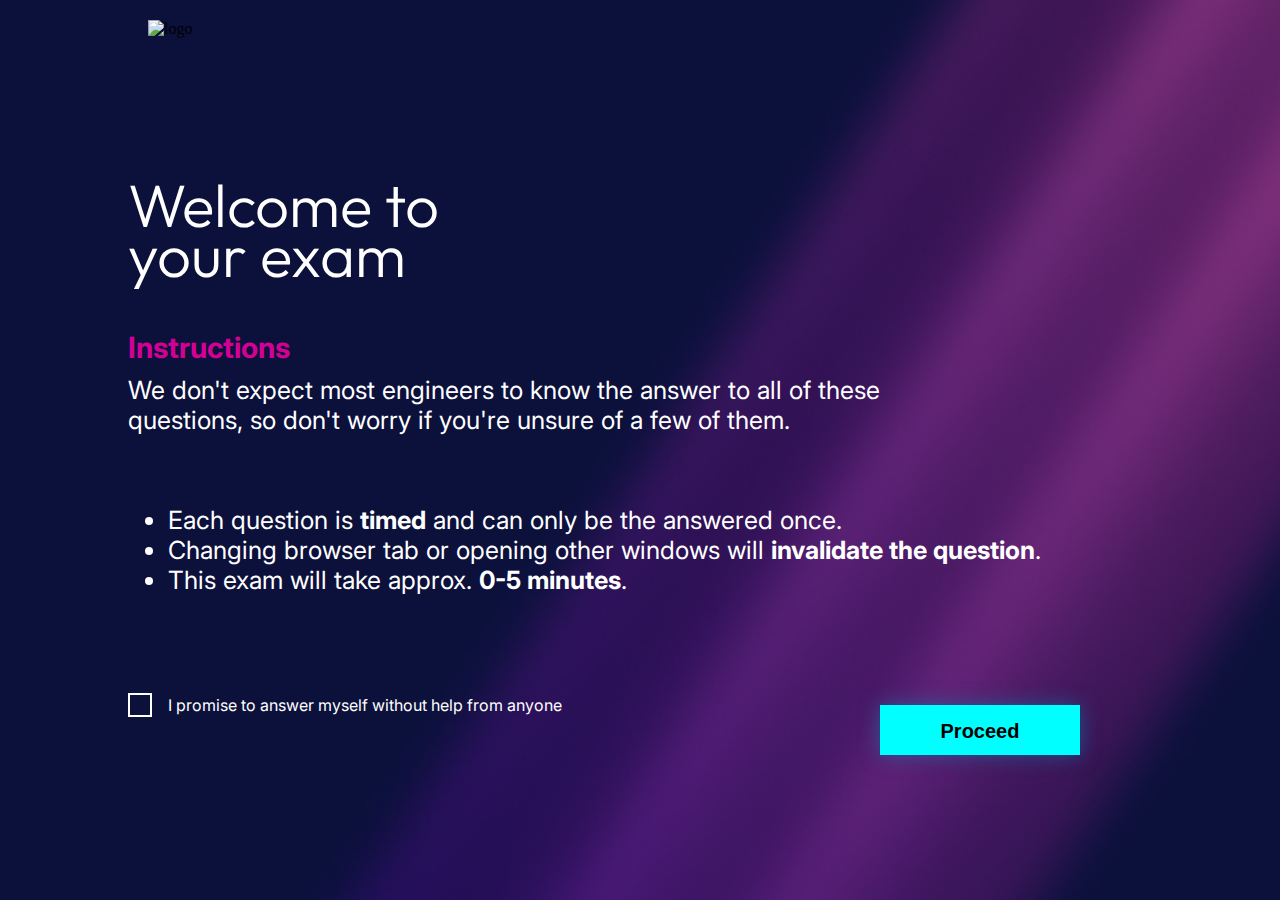
==== index.html @ 11a2a615 "progetto iniziato" ====
<!DOCTYPE html>
<html lang="it">
  <head>
    <meta charset="UTF-8" />
    <meta name="viewport" content="width=device-width, initial-scale=1.0" />
    <link rel="preconnect" href="https://fonts.googleapis.com" />
    <title>Exame BW</title>
    <link rel="stylesheet" href="style.css" />
  </head>
  <body>
    <nav>
      <img src="/assets/epicode_logo.png" alt="logo" />
    </nav>

    <div class="Title">
      <h1>
        <span>Welcome to</span>
        <span class="Title1">your exam</span>
      </h1>
    </div>

    <article class="Container">
      <h3>Instructions</h3>

      <p class="Description">
        We don't expect most engineers to know the answer to all of these <br />
        questions, so don't worry if you're unsure of a few of them.
      </p>

      <ul>
        <li>
          Each question is <b>timed</b> and can only be the answered once.
        </li>
        <li>
          Changing browser tab or opening other windows will
          <b>invalidate the question</b>.
        </li>
        <li>This exam will take approx. <b>0-5 minutes</b>.</li>
      </ul>
    </article>

    <div class="InputBox">
      <div>
        <input type="checkbox" class="Custom" />
        <label for="Custom"
          >I promise to answer myself without help from anyone</label
        >
      </div>
      <a href="esame.html"
        ><button class="Button"><b>Proceed</b></button></a
      >
    </div>

    <script src="scipt.js"></script>
  </body>
</html>
---- style.css ----
@import url("https://fonts.googleapis.com/css2?family=Fira+Sans:ital,wght@0,100;0,200;0,300;0,400;0,500;0,600;0,700;0,800;0,900;1,100;1,200;1,300;1,400;1,500;1,600;1,700;1,800;1,900&family=Outfit:wght@100..900&family=Ubuntu:ital,wght@0,300;0,400;0,500;0,700;1,300;1,400;1,500;1,700&display=swap");
@import url("https://fonts.googleapis.com/css2?family=Inter:ital,opsz,wght@0,14..32,100..900;1,14..32,100..900&family=Montserrat:ital@0;1&family=Outfit:wght@100..900&family=Prata&family=Roboto:ital,wght@0,100;0,300;0,400;0,500;0,700;0,900;1,100;1,300;1,400;1,500;1,700;1,900&family=Ubuntu:ital,wght@0,300;0,400;0,500;0,700;1,300;1,400;1,500;1,700&display=swap");

* {
  margin: 0;
  padding: 0;
  box-sizing: border-box;
}

body {
  background-image: url(./bg.jpg);
  background-repeat: no-repeat;
  background-size: 100%;
  margin-left: 10%;
}

nav {
  padding: 10px;
}

nav,
img {
  padding: 10px;
  width: 300px;
  height: 80px;
}

.Title {
  font-family: "Outfit", serif;
  margin-top: 100px;
  width: 350px;
}

h1 {
  margin-top: auto;
  color: white;
  font-size: 60px;
  line-height: 50px;
  font-weight: 300;
}

.Container {
  font-family: "Inter", serif;
  font-size: 25px;
  margin-top: 50px;
}

h3 {
  color: #d20094;
}

.Description {
  color: white;
  margin-top: 10px;
}

ul {
  margin-top: 70px;
  color: white;
  padding-left: 40px;
}

.InputBox {
  display: flex;
  color: white;
  justify-content: space-between;
  margin-top: 100px;
  font-family: "Inter", serif;
}

.Custom {
  display: none;
}

.Custom + label {
  position: relative;
  padding-left: 40px;
  cursor: pointer;
  display: flex;
  align-items: center;
  justify-content: center;
}

.Custom + label::before {
  content: "";
  position: absolute;
  left: 0;
  top: -10;
  width: 20px;
  height: 20px;
  border: 2px solid #ffffff;
  background-color: transparent;
  transition: background-color 0.2s ease;
}

.Button {
  background-color: #00ffff;
  border: none;
  color: rgb(0, 0, 0);
  padding: 15px 32px;
  text-align: center;
  text-decoration: none;
  font-size: 20px;
  margin: 10px 10px;
  cursor: pointer;
  box-shadow: 0 0 20px rgba(0, 140, 186, 0.5);
  margin-right: 200px;
  width: 200px;
  height: 50px;
}

.Button:hover {
  box-shadow: 0 0 20px rgba(0, 140, 186, 0.8);
}
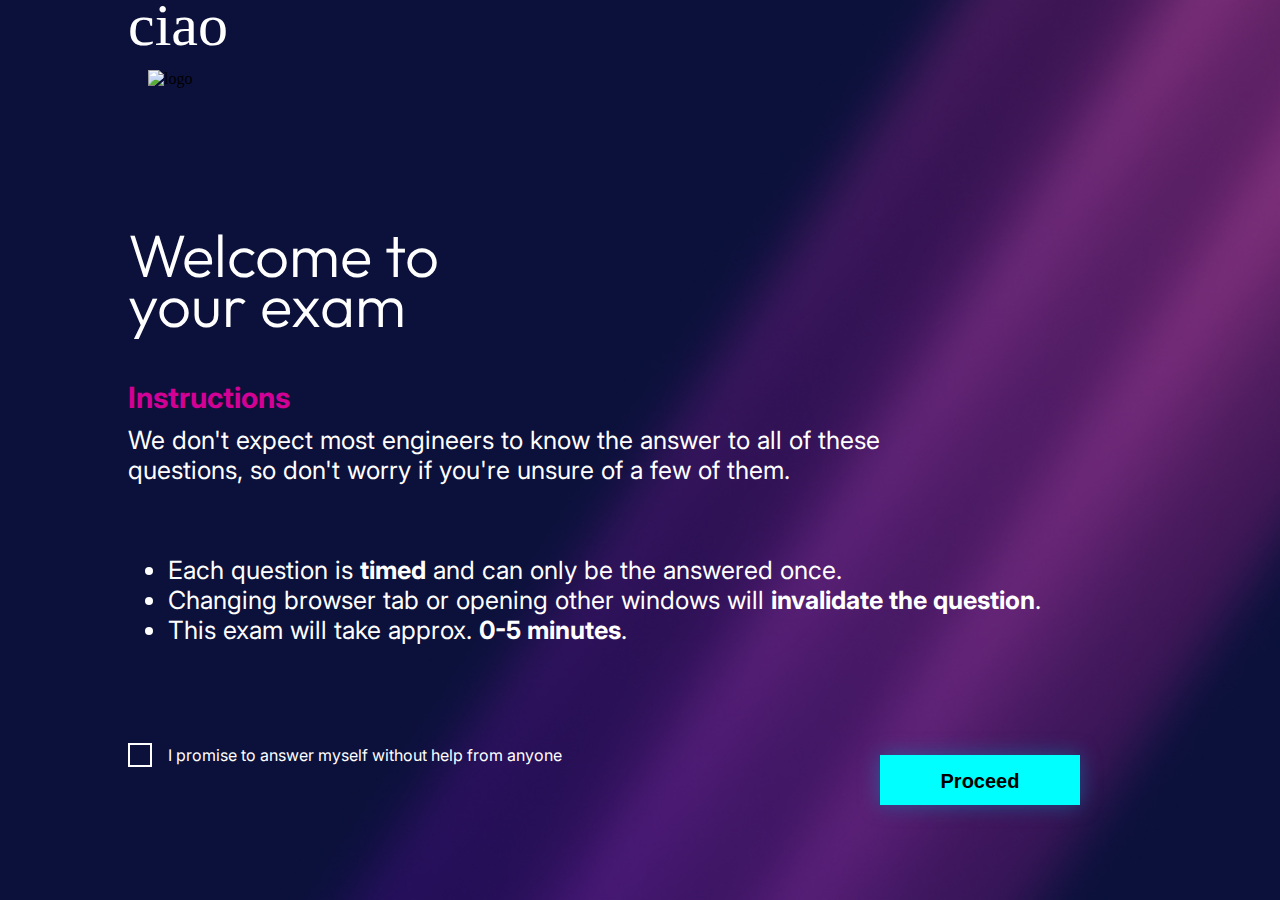
==== commit fb86f505: "ciao" ====
--- a/index.html
+++ b/index.html
@@ -8,6 +8,7 @@
     <link rel="stylesheet" href="style.css" />
   </head>
   <body>
+    <h1>ciao</h1>
     <nav>
       <img src="/assets/epicode_logo.png" alt="logo" />
     </nav>
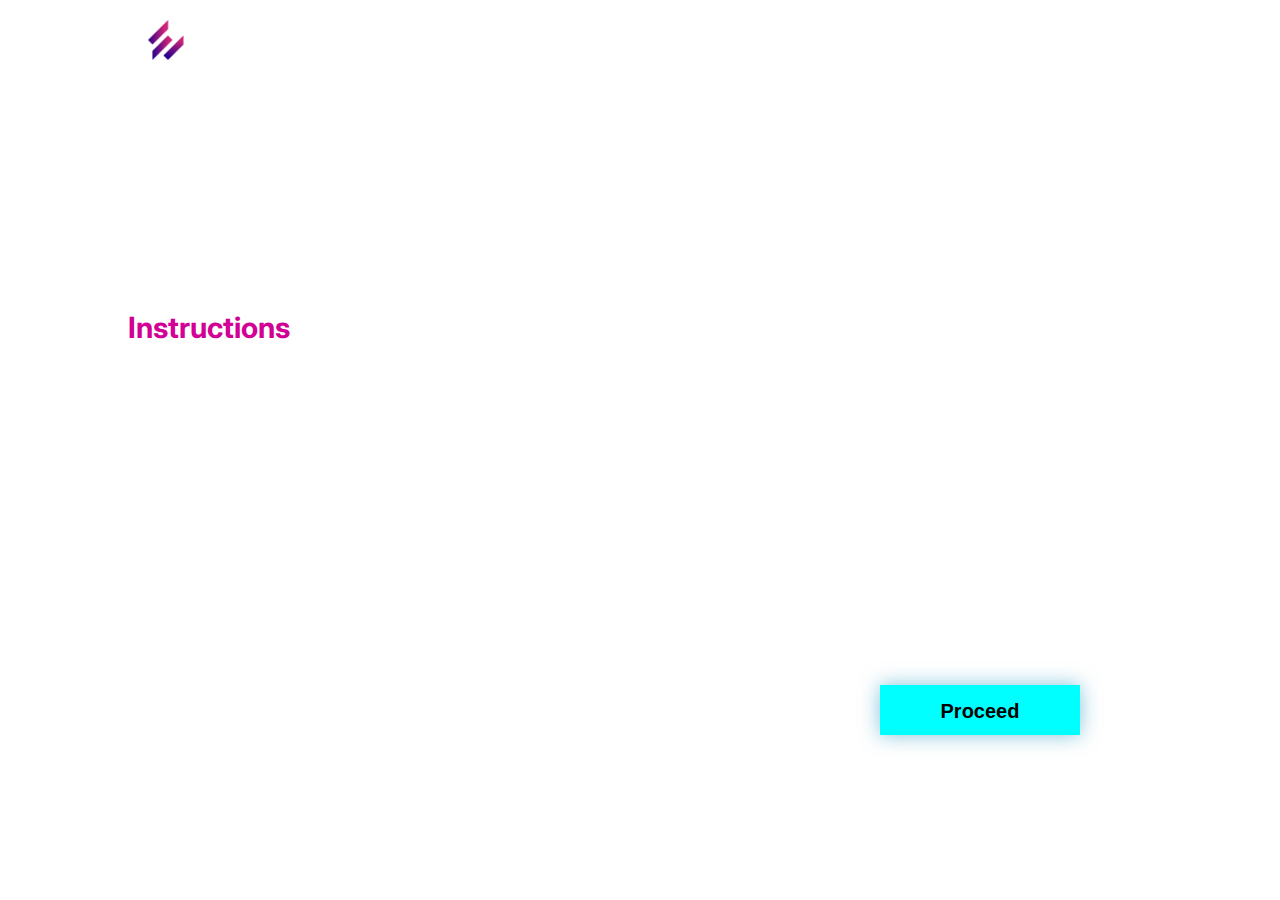
==== commit 69ff1ff5: "script e index.html aggiornato" ====
--- a/index.html
+++ b/index.html
@@ -1,57 +1,52 @@
 <!DOCTYPE html>
 <html lang="it">
-  <head>
-    <meta charset="UTF-8" />
-    <meta name="viewport" content="width=device-width, initial-scale=1.0" />
-    <link rel="preconnect" href="https://fonts.googleapis.com" />
-    <title>Exame BW</title>
-    <link rel="stylesheet" href="style.css" />
-  </head>
-  <body>
-    <h1>ciao</h1>
+<head>
+    <meta charset="UTF-8">
+    <meta name="viewport" content="width=device-width, initial-scale=1.0">
+    <link rel="preconnect" href="https://fonts.googleapis.com">
+    <title>Document</title>
+    <link rel="stylesheet" href="style.css">
+    
+
+</head>
+<body>
     <nav>
-      <img src="/assets/epicode_logo.png" alt="logo" />
+        <img src="/epicode_logo.png" alt="logo">
     </nav>
 
     <div class="Title">
-      <h1>
-        <span>Welcome to</span>
-        <span class="Title1">your exam</span>
-      </h1>
+        <h1>
+            <span>Welcome to</span>
+            <span class="Title1">your exam</span>
+        </h1>
     </div>
 
     <article class="Container">
-      <h3>Instructions</h3>
+        <h3>Instructions</h3>
 
-      <p class="Description">
-        We don't expect most engineers to know the answer to all of these <br />
-        questions, so don't worry if you're unsure of a few of them.
-      </p>
+        <p class="Description">
+            We don't expect most engineers to know the answer to all of these <br>
+            questions, so don't worry if you're unsure of a few of them.
+        </p>
 
-      <ul>
-        <li>
-          Each question is <b>timed</b> and can only be the answered once.
-        </li>
-        <li>
-          Changing browser tab or opening other windows will
-          <b>invalidate the question</b>.
-        </li>
-        <li>This exam will take approx. <b>0-5 minutes</b>.</li>
-      </ul>
+        <ul>
+            <li>Each question is <b>timed</b> and can only be the answered once.</li>
+            <li>Changing browser tab or opening other windows will <b>invalidate the question</b>.</li>
+            <li>This exam will take approx. <b>0-5 minutes</b>.</li>
+        </ul>
+
+
     </article>
 
     <div class="InputBox">
-      <div>
-        <input type="checkbox" class="Custom" />
-        <label for="Custom"
-          >I promise to answer myself without help from anyone</label
-        >
-      </div>
-      <a href="esame.html"
-        ><button class="Button"><b>Proceed</b></button></a
-      >
+        <div>
+            <input type="checkbox" id="checkbox">
+            <label for="checkbox">I promise to answer myself without help from anyone</label>
+        </div>
+        <a href="esame.html"><button id="proceedButton" class="Button" disabled><b>Proceed</b></button></a>
     </div>
 
+
     <script src="scipt.js"></script>
-  </body>
+</body>
 </html>
--- a/style.css
+++ b/style.css
@@ -1,114 +1,149 @@
-@import url("https://fonts.googleapis.com/css2?family=Fira+Sans:ital,wght@0,100;0,200;0,300;0,400;0,500;0,600;0,700;0,800;0,900;1,100;1,200;1,300;1,400;1,500;1,600;1,700;1,800;1,900&family=Outfit:wght@100..900&family=Ubuntu:ital,wght@0,300;0,400;0,500;0,700;1,300;1,400;1,500;1,700&display=swap");
-@import url("https://fonts.googleapis.com/css2?family=Inter:ital,opsz,wght@0,14..32,100..900;1,14..32,100..900&family=Montserrat:ital@0;1&family=Outfit:wght@100..900&family=Prata&family=Roboto:ital,wght@0,100;0,300;0,400;0,500;0,700;0,900;1,100;1,300;1,400;1,500;1,700;1,900&family=Ubuntu:ital,wght@0,300;0,400;0,500;0,700;1,300;1,400;1,500;1,700&display=swap");
+@import url('https://fonts.googleapis.com/css2?family=Fira+Sans:ital,wght@0,100;0,200;0,300;0,400;0,500;0,600;0,700;0,800;0,900;1,100;1,200;1,300;1,400;1,500;1,600;1,700;1,800;1,900&family=Outfit:wght@100..900&family=Ubuntu:ital,wght@0,300;0,400;0,500;0,700;1,300;1,400;1,500;1,700&display=swap');
+@import url('https://fonts.googleapis.com/css2?family=Inter:ital,opsz,wght@0,14..32,100..900;1,14..32,100..900&family=Montserrat:ital@0;1&family=Outfit:wght@100..900&family=Prata&family=Roboto:ital,wght@0,100;0,300;0,400;0,500;0,700;0,900;1,100;1,300;1,400;1,500;1,700;1,900&family=Ubuntu:ital,wght@0,300;0,400;0,500;0,700;1,300;1,400;1,500;1,700&display=swap');
 
 * {
-  margin: 0;
-  padding: 0;
-  box-sizing: border-box;
+    margin: 0;
+    padding: 0;
+    box-sizing: border-box;
+
 }
 
 body {
-  background-image: url(./bg.jpg);
-  background-repeat: no-repeat;
-  background-size: 100%;
-  margin-left: 10%;
+    background-image: url(assets/bg.jpg);
+    background-repeat: no-repeat;
+    background-size: cover;
+    background-attachment: fixed;
+    margin-left: 10%;
 }
 
 nav {
-  padding: 10px;
+    padding: 10px;
 }
 
-nav,
-img {
-  padding: 10px;
-  width: 300px;
-  height: 80px;
+nav,img {
+    padding: 10px;
+    width: auto;
+    height: 60px;
 }
 
 .Title {
-  font-family: "Outfit", serif;
-  margin-top: 100px;
-  width: 350px;
+    font-family: "Outfit", serif;
+    margin-top: 100px;
+    width: 350px;
 }
 
+
 h1 {
-  margin-top: auto;
-  color: white;
-  font-size: 60px;
-  line-height: 50px;
-  font-weight: 300;
+    margin-top: auto;
+    color: white;
+    font-size: 60px;
+    line-height: 50px;
+    font-weight: 300;
+}
+
+.Title1 {
+    font-weight: bold;
 }
 
 .Container {
-  font-family: "Inter", serif;
-  font-size: 25px;
-  margin-top: 50px;
+    font-family: "Inter", serif;
+    font-size: 25px;
+    margin-top: 50px;
 }
 
 h3 {
-  color: #d20094;
+    color: #D20094;
 }
 
 .Description {
-  color: white;
-  margin-top: 10px;
+    color: white;
+    margin-top: 10px;
 }
 
 ul {
-  margin-top: 70px;
-  color: white;
-  padding-left: 40px;
+    margin-top: 70px;
+    color: white;
+    padding-left: 40px;
 }
 
 .InputBox {
-  display: flex;
-  color: white;
-  justify-content: space-between;
-  margin-top: 100px;
-  font-family: "Inter", serif;
+    display:flex;
+    color: white;
+    justify-content: space-between;
+    margin-top: 100px;
+    font-family: "Inter", serif;
+    align-items: center;
+
 }
 
-.Custom {
-  display: none;
+input[type="checkbox"] {
+    display: none;
+    justify-content: center;
+    align-items: center;
 }
 
-.Custom + label {
-  position: relative;
-  padding-left: 40px;
-  cursor: pointer;
-  display: flex;
-  align-items: center;
-  justify-content: center;
+
+input[type="checkbox"] + label {
+    position: relative;
+    padding-left: 40px;
+    cursor: pointer;
+    display: flex;
+    align-items: center;
+    justify-content: center;
 }
 
-.Custom + label::before {
-  content: "";
-  position: absolute;
-  left: 0;
-  top: -10;
-  width: 20px;
-  height: 20px;
-  border: 2px solid #ffffff;
-  background-color: transparent;
-  transition: background-color 0.2s ease;
+
+input[type="checkbox"] + label::before {
+    content: "";
+    position: absolute;
+    left: 0;
+    top: 0px;
+    width: 30px;
+    height: 30px;
+    border: 2px solid #ffffff;
+    background-color: transparent;
+    transition: background-color 0.2s ease, transform 0.2s ease;
+}
+
+input[type="checkbox"]:checked + label::before {
+    background-color: #19b94f;
+    transform: scale(1.1);
+}
+
+input[type="checkbox"] + label::after {
+    content: "";
+    position: absolute;
+    left: 10px;
+    top: 5px;
+    width: 10px;
+    height: 20px;
+    border: solid white;
+    border-width: 0 3px 3px 0;
+    transform: rotate(45deg);
+    opacity: 0;
+    transition: opacity 0.2s ease;
+}
+
+input[type="checkbox"]:checked + label::after {
+    opacity: 1;
 }
 
 .Button {
-  background-color: #00ffff;
-  border: none;
-  color: rgb(0, 0, 0);
-  padding: 15px 32px;
-  text-align: center;
-  text-decoration: none;
-  font-size: 20px;
-  margin: 10px 10px;
-  cursor: pointer;
-  box-shadow: 0 0 20px rgba(0, 140, 186, 0.5);
-  margin-right: 200px;
-  width: 200px;
-  height: 50px;
+    background-color: #00FFFF;
+    border: none;
+    color: rgb(0, 0, 0);
+    padding: 15px 32px;
+    text-align: center;
+    text-decoration: none;
+    font-size: 20px;
+    margin: 10px 10px;
+    cursor: pointer;
+    box-shadow: 0 0 20px rgba(0, 140, 186, 0.5);
+    margin-right: 200px;
+    width: 200px;
+    height: 50px;
 }
 
 .Button:hover {
-  box-shadow: 0 0 20px rgba(0, 140, 186, 0.8);
-}
+    box-shadow: 0 0 20px rgba(0, 140, 186, 0.8);
+}